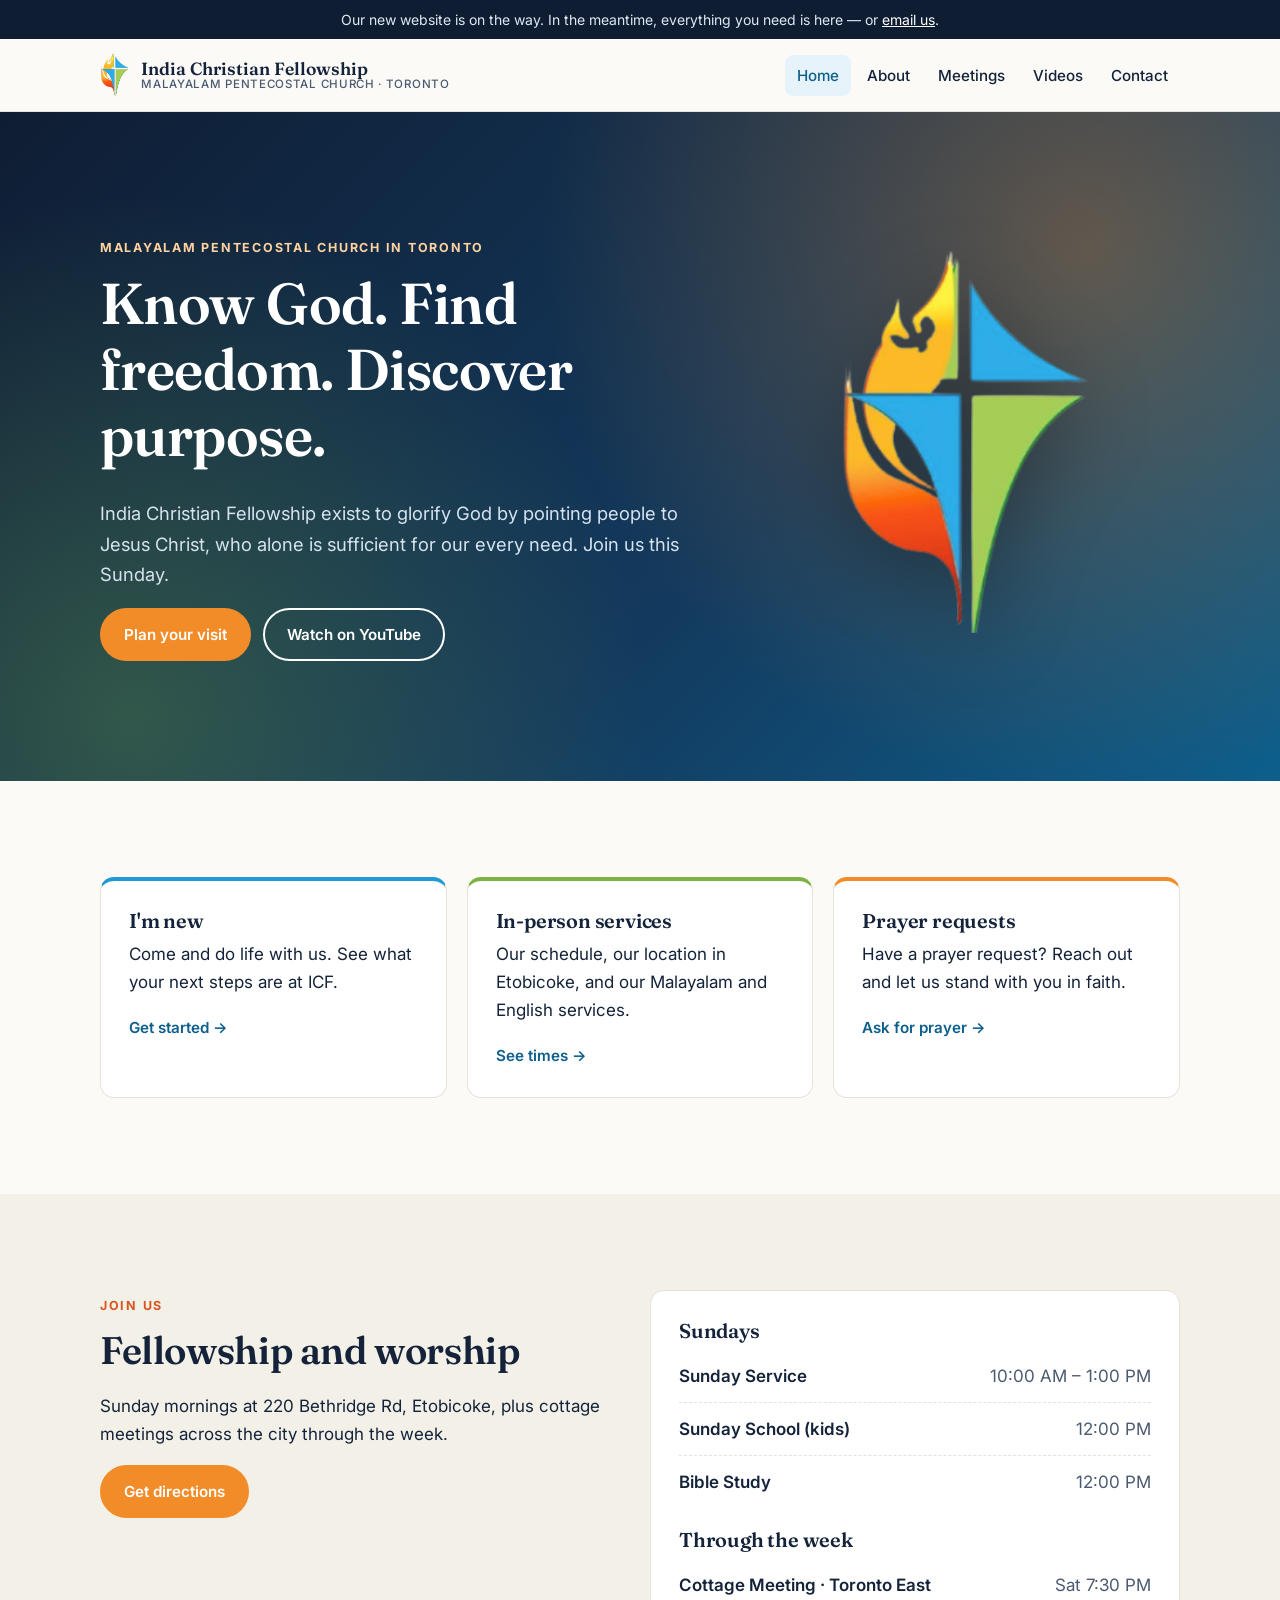
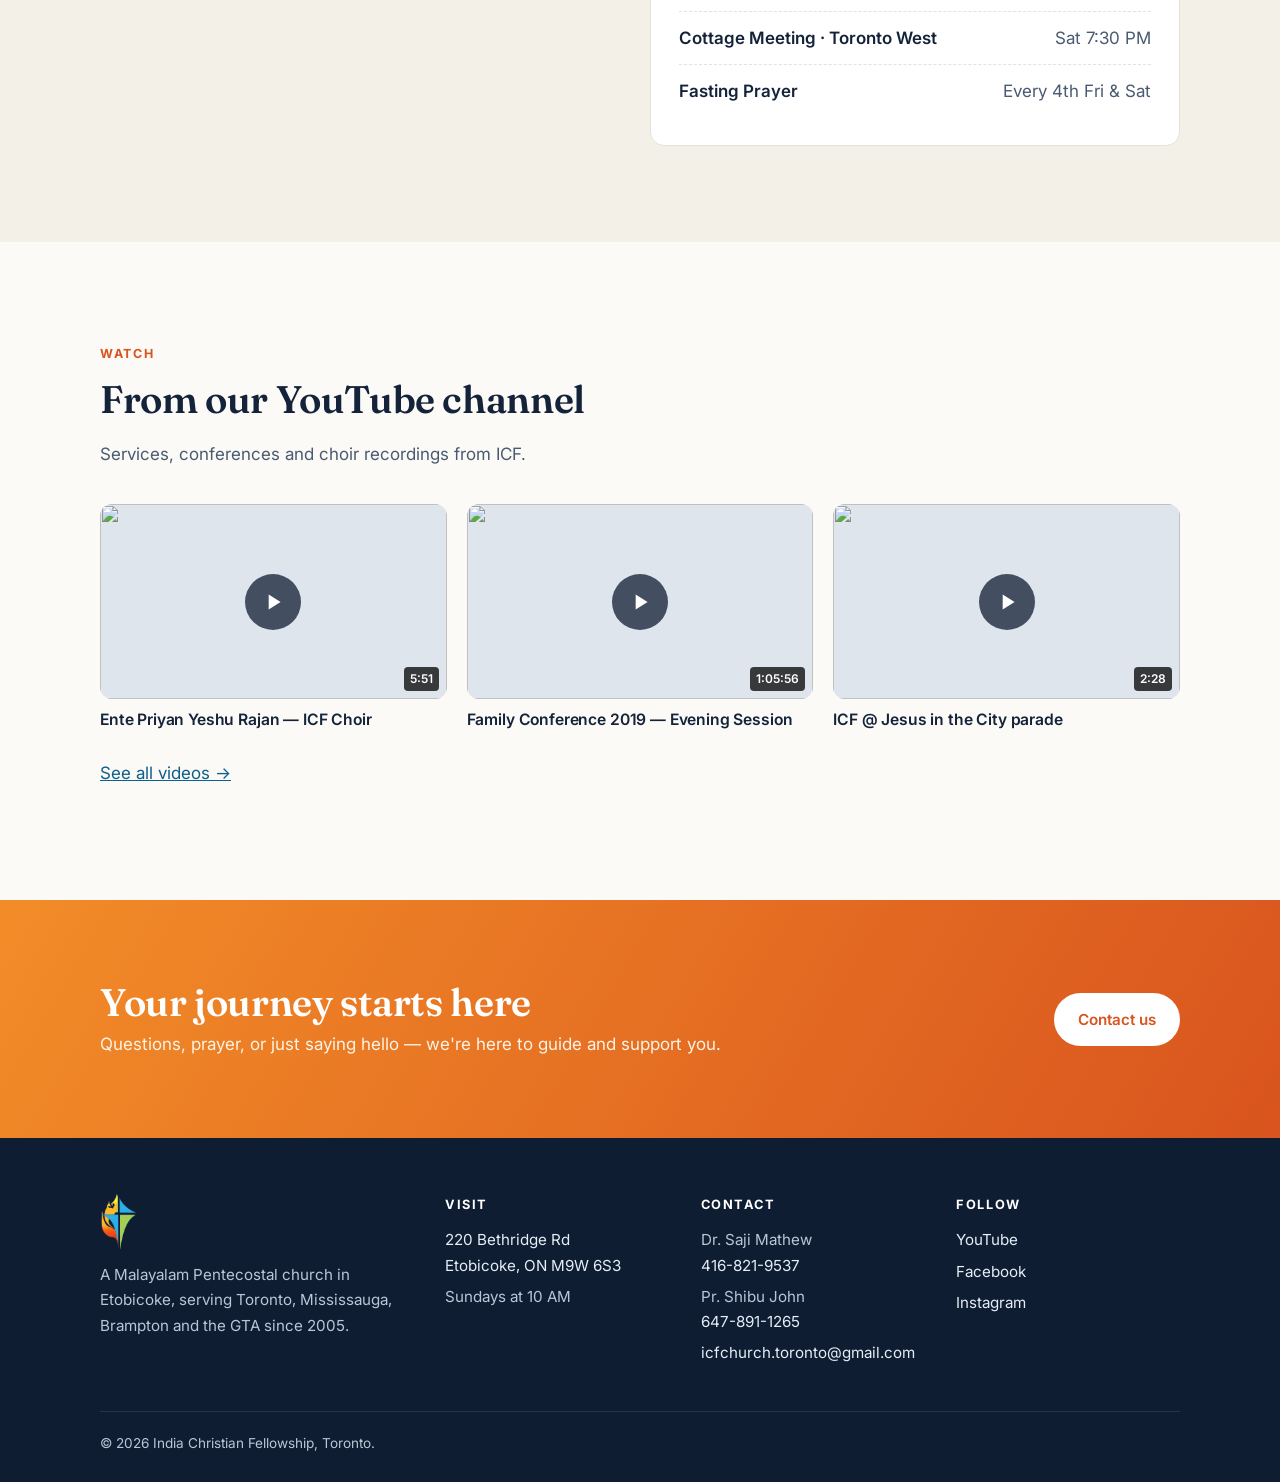
==== index.html @ f4d1418f "Add static placeholder site from archived WordPress content Co-Authored-By: Claude Opus 5.5 <noreply" ====
<!doctype html>
<html lang="en-CA">
<head>
  <meta charset="utf-8">
  <meta name="viewport" content="width=device-width, initial-scale=1">
  <title>India Christian Fellowship — Malayalam Pentecostal Church, Toronto</title>
  <meta name="description" content="A Malayalam Pentecostal church in Etobicoke, Toronto, serving Toronto, Mississauga, Brampton and the Greater Toronto Area since 2005.">
  <meta property="og:title" content="India Christian Fellowship — Malayalam Pentecostal Church, Toronto">
  <meta property="og:description" content="A Malayalam Pentecostal church in Etobicoke, Toronto, serving Toronto, Mississauga, Brampton and the Greater Toronto Area since 2005.">
  <meta property="og:type" content="website">
  <link rel="icon" type="image/png" href="assets/favicon.png">
  <link rel="preconnect" href="https://fonts.googleapis.com">
  <link rel="preconnect" href="https://fonts.gstatic.com" crossorigin>
  <link href="https://fonts.googleapis.com/css2?family=Fraunces:opsz,wght@9..144,600&family=Inter:wght@400;500;600;700&display=swap" rel="stylesheet">
  <link rel="stylesheet" href="assets/style.css">
</head>
<body>
  <a class="skip" href="#main">Skip to content</a>
  <div class="notice">Our new website is on the way. In the meantime, everything you need is here — or <a href="mailto:icfchurch.toronto@gmail.com">email us</a>.</div>

  <header class="site-header">
    <div class="wrap">
      <a class="brand" href="./">
        <img src="assets/logo.png" alt="" width="29" height="44">
        <span>India Christian Fellowship<small>Malayalam Pentecostal Church · Toronto</small></span>
      </a>
      <button class="nav-toggle" aria-expanded="false" aria-controls="site-nav">Menu</button>
      <nav class="nav" id="site-nav" aria-label="Main">
        <ul>
        <li><a href="" aria-current="page">Home</a></li>
        <li><a href="about-us/">About</a></li>
        <li><a href="our-events-and-meetings/">Meetings</a></li>
        <li><a href="video-gallery/">Videos</a></li>
        <li><a href="contact/">Contact</a></li>
        </ul>
      </nav>
    </div>
  </header>

  <main id="main">

    <section class="hero">
      <div class="wrap">
        <div>
          <span class="eyebrow">Malayalam Pentecostal Church in Toronto</span>
          <h1>Know God. Find freedom. Discover purpose.</h1>
          <p class="lead">India Christian Fellowship exists to glorify God by pointing people to Jesus Christ, who alone is sufficient for our every need. Join us this Sunday.</p>
          <div class="btn-row">
            <a class="btn btn-primary" href="our-events-and-meetings/">Plan your visit</a>
            <a class="btn btn-ghost" href="https://www.youtube.com/@icftoronto">Watch on YouTube</a>
          </div>
        </div>
        <img class="hero-logo" src="assets/logo.png" alt="India Christian Fellowship logo" width="222" height="333">
      </div>
    </section>

    <section class="block">
      <div class="wrap">
        <div class="grid grid-3">
          <a class="card accent-blue" href="our-events-and-meetings/">
            <h3>I'm new</h3>
            <p>Come and do life with us. See what your next steps are at ICF.</p>
            <span class="more">Get started →</span>
          </a>
          <a class="card accent-green" href="our-events-and-meetings/">
            <h3>In-person services</h3>
            <p>Our schedule, our location in Etobicoke, and our Malayalam and English services.</p>
            <span class="more">See times →</span>
          </a>
          <a class="card accent-flame" href="contact/">
            <h3>Prayer requests</h3>
            <p>Have a prayer request? Reach out and let us stand with you in faith.</p>
            <span class="more">Ask for prayer →</span>
          </a>
        </div>
      </div>
    </section>

    <section class="block alt">
      <div class="wrap grid grid-2" style="align-items:start">
        <div>
          <span class="eyebrow">Join us</span>
          <h2>Fellowship and worship</h2>
          <p>Sunday mornings at 220 Bethridge Rd, Etobicoke, plus cottage meetings across the city through the week.</p>
          <a class="btn btn-primary" href="https://www.google.com/maps/search/?api=1&query=220+Bethridge+Rd+Etobicoke+ON+M9W+6S3">Get directions</a>
        </div>
        <div class="card">
          <h3>Sundays</h3>
          <ul class="schedule">
            <li><strong>Sunday Service</strong><span>10:00 AM – 1:00 PM</span></li>
            <li><strong>Sunday School (kids)</strong><span>12:00 PM</span></li>
            <li><strong>Bible Study</strong><span>12:00 PM</span></li>
          </ul>
          <h3 style="margin-top:20px">Through the week</h3>
          <ul class="schedule">
            <li><strong>Cottage Meeting · Toronto East</strong><span>Sat 7:30 PM</span></li>
            <li><strong>Cottage Meeting · Toronto West</strong><span>Sat 7:30 PM</span></li>
            <li><strong>Fasting Prayer</strong><span>Every 4th Fri &amp; Sat</span></li>
          </ul>
        </div>
      </div>
    </section>

    <section class="block">
      <div class="wrap">
        <div class="section-head">
          <span class="eyebrow">Watch</span>
          <h2>From our YouTube channel</h2>
          <p>Services, conferences and choir recordings from ICF.</p>
        </div>
        <div class="videos">
          <a class="video" href="https://www.youtube.com/watch?v=FhJeeA2lWGk">
            <div class="thumb"><img src="https://i.ytimg.com/vi/FhJeeA2lWGk/hqdefault.jpg" alt="" loading="lazy"><span class="dur">5:51</span></div>
            <h3>Ente Priyan Yeshu Rajan — ICF Choir</h3>
          </a>
          <a class="video" href="https://www.youtube.com/watch?v=sS9Z3WCIwzI">
            <div class="thumb"><img src="https://i.ytimg.com/vi/sS9Z3WCIwzI/hqdefault.jpg" alt="" loading="lazy"><span class="dur">1:05:56</span></div>
            <h3>Family Conference 2019 — Evening Session</h3>
          </a>
          <a class="video" href="https://www.youtube.com/watch?v=OOgXYUSPRwM">
            <div class="thumb"><img src="https://i.ytimg.com/vi/OOgXYUSPRwM/hqdefault.jpg" alt="" loading="lazy"><span class="dur">2:28</span></div>
            <h3>ICF @ Jesus in the City parade</h3>
          </a>
        </div>
        <p style="margin-top:28px"><a href="video-gallery/">See all videos →</a></p>
      </div>
    </section>

    <section class="cta">
      <div class="wrap">
        <div>
          <h2>Your journey starts here</h2>
          <p>Questions, prayer, or just saying hello — we're here to guide and support you.</p>
        </div>
        <a class="btn btn-light" href="contact/">Contact us</a>
      </div>
    </section>

  </main>

  <footer class="site-footer">
    <div class="wrap">
      <div class="cols">
        <div class="footer-brand">
          <img src="assets/logo.png" alt="ICF logo" width="37" height="56">
          <p>A Malayalam Pentecostal church in Etobicoke, serving Toronto, Mississauga, Brampton and the GTA since 2005.</p>
        </div>
        <div>
          <h4>Visit</h4>
          <ul>
            <li><a href="https://www.google.com/maps/search/?api=1&query=220+Bethridge+Rd+Etobicoke+ON+M9W+6S3">220 Bethridge Rd<br>Etobicoke, ON M9W 6S3</a></li>
            <li>Sundays at 10 AM</li>
          </ul>
        </div>
        <div>
          <h4>Contact</h4>
          <ul>
            <li>Dr. Saji Mathew<br><a href="tel:+14168219537">416-821-9537</a></li>
            <li>Pr. Shibu John<br><a href="tel:+16478911265">647-891-1265</a></li>
            <li><a href="mailto:icfchurch.toronto@gmail.com">icfchurch.toronto@gmail.com</a></li>
          </ul>
        </div>
        <div>
          <h4>Follow</h4>
          <ul>
            <li><a href="https://www.youtube.com/@icftoronto">YouTube</a></li>
            <li><a href="https://www.facebook.com/icfchurchtoronto/">Facebook</a></li>
            <li><a href="https://www.instagram.com/indiachristianfellowship/">Instagram</a></li>
          </ul>
        </div>
      </div>
      <div class="legal">© <span id="year">2026</span> India Christian Fellowship, Toronto.</div>
    </div>
  </footer>

  <script>
    var t = document.querySelector('.nav-toggle'), n = document.getElementById('site-nav');
    t.addEventListener('click', function () {
      var open = n.classList.toggle('open');
      t.setAttribute('aria-expanded', open);
    });
    document.getElementById('year').textContent = new Date().getFullYear();
  </script>
</body>
</html>
---- assets/style.css ----
/* India Christian Fellowship — placeholder site */

:root {
  --ink: #14233a;
  --ink-soft: #4a5a70;
  --paper: #fbfaf7;
  --card: #ffffff;
  --line: #e6e2d9;
  --blue: #1f9ad6;
  --blue-deep: #0d5f8c;
  --green: #7cb342;
  --flame: #f28c28;
  --flame-deep: #d9541e;
  --navy: #0f1d33;
  --radius: 14px;
  --max: 1120px;
  --serif: "Fraunces", Georgia, "Times New Roman", serif;
  --sans: "Inter", system-ui, -apple-system, "Segoe UI", Roboto, sans-serif;
}

*, *::before, *::after { box-sizing: border-box; }

html { scroll-behavior: smooth; }

body {
  margin: 0;
  font-family: var(--sans);
  font-size: 17px;
  line-height: 1.65;
  color: var(--ink);
  background: var(--paper);
  -webkit-font-smoothing: antialiased;
}

img { max-width: 100%; display: block; }
a { color: var(--blue-deep); }
a:hover { color: var(--flame-deep); }

h1, h2, h3 {
  font-family: var(--serif);
  font-weight: 600;
  line-height: 1.15;
  letter-spacing: -0.01em;
  margin: 0 0 0.5em;
}
h1 { font-size: clamp(2.2rem, 5vw, 3.6rem); }
h2 { font-size: clamp(1.7rem, 3.2vw, 2.4rem); }
h3 { font-size: 1.25rem; }
p { margin: 0 0 1em; }

.wrap { width: 100%; max-width: var(--max); margin: 0 auto; padding: 0 20px; }

.skip { position: absolute; left: -999px; }
.skip:focus { left: 16px; top: 16px; z-index: 100; background: #fff; padding: 8px 12px; }

/* Notice bar */
.notice {
  background: var(--navy);
  color: #dfe8f3;
  font-size: 0.875rem;
  text-align: center;
  padding: 8px 16px;
}
.notice a { color: #fff; }

/* Header */
.site-header {
  position: sticky;
  top: 0;
  z-index: 50;
  background: rgba(251, 250, 247, 0.92);
  backdrop-filter: blur(10px);
  border-bottom: 1px solid var(--line);
}
.site-header .wrap {
  display: flex;
  align-items: center;
  justify-content: space-between;
  gap: 16px;
  min-height: 72px;
}
.brand {
  display: flex;
  align-items: center;
  gap: 12px;
  text-decoration: none;
  color: var(--ink);
}
.brand img { height: 44px; width: auto; }
.brand span { font-family: var(--serif); font-weight: 600; font-size: 1.1rem; line-height: 1.1; }
.brand small { display: block; font-family: var(--sans); font-weight: 500; font-size: 0.72rem; color: var(--ink-soft); letter-spacing: 0.06em; text-transform: uppercase; }
@media (max-width: 480px) { .brand small { display: none; } }

.nav ul { list-style: none; margin: 0; padding: 0; display: flex; gap: 4px; }
.nav a {
  display: block;
  padding: 8px 12px;
  border-radius: 8px;
  text-decoration: none;
  color: var(--ink);
  font-weight: 500;
  font-size: 0.95rem;
}
.nav a:hover { background: #f0ece3; color: var(--ink); }
.nav a[aria-current="page"] { color: var(--blue-deep); background: #e7f3fa; }

.nav-toggle { display: none; }

@media (max-width: 860px) {
  .nav-toggle {
    display: inline-flex;
    align-items: center;
    gap: 8px;
    background: none;
    border: 1px solid var(--line);
    border-radius: 8px;
    padding: 8px 12px;
    font: inherit;
    font-weight: 500;
    color: var(--ink);
    cursor: pointer;
  }
  .nav {
    display: none;
    position: absolute;
    top: 100%;
    left: 0;
    right: 0;
    background: var(--paper);
    border-bottom: 1px solid var(--line);
    padding: 8px 16px 16px;
  }
  .nav.open { display: block; }
  .nav ul { flex-direction: column; }
}

/* Buttons */
.btn {
  display: inline-flex;
  align-items: center;
  gap: 8px;
  padding: 12px 22px;
  border-radius: 999px;
  font-weight: 600;
  font-size: 0.95rem;
  text-decoration: none;
  border: 2px solid transparent;
  transition: transform 0.15s ease, background 0.15s ease;
}
.btn:hover { transform: translateY(-1px); }
.btn-primary { background: var(--flame); color: #fff; }
.btn-primary:hover { background: var(--flame-deep); color: #fff; }
.btn-ghost { border-color: currentColor; color: inherit; }
.btn-ghost:hover { color: inherit; background: rgba(255, 255, 255, 0.1); }
.btn-row { display: flex; flex-wrap: wrap; gap: 12px; }

/* Hero */
.hero {
  position: relative;
  overflow: hidden;
  color: #fff;
  background:
    radial-gradient(circle at 85% 20%, rgba(242, 140, 40, 0.35), transparent 45%),
    radial-gradient(circle at 10% 90%, rgba(124, 179, 66, 0.3), transparent 40%),
    linear-gradient(135deg, #0f1d33 0%, #133a5e 60%, #0d5f8c 100%);
  padding: clamp(64px, 10vw, 120px) 0;
}
.hero .wrap { display: grid; grid-template-columns: 1.4fr 1fr; gap: 40px; align-items: center; }
.hero .eyebrow { color: #ffd29f; }
.hero p.lead { font-size: 1.15rem; color: #d7e3f0; max-width: 34em; }
.hero-logo { justify-self: center; width: min(260px, 60%); height: auto; filter: drop-shadow(0 20px 40px rgba(0, 0, 0, 0.35)); }
@media (max-width: 760px) {
  .hero .wrap { grid-template-columns: 1fr; }
  .hero-logo { grid-row: 1; width: 72px; justify-self: start; }
}

.page-hero {
  background: linear-gradient(135deg, #0f1d33 0%, #133a5e 100%);
  color: #fff;
  padding: clamp(48px, 8vw, 88px) 0;
}
.page-hero p { color: #d7e3f0; max-width: 40em; font-size: 1.1rem; margin: 0; }

.eyebrow {
  display: inline-block;
  font-size: 0.78rem;
  font-weight: 700;
  letter-spacing: 0.14em;
  text-transform: uppercase;
  color: var(--flame-deep);
  margin-bottom: 12px;
}

/* Sections */
section.block { padding: clamp(56px, 8vw, 96px) 0; }
section.alt { background: #f3f0e8; }
.section-head { max-width: 640px; margin-bottom: 36px; }
.section-head p { color: var(--ink-soft); }

.grid { display: grid; gap: 20px; }
.grid-3 { grid-template-columns: repeat(auto-fit, minmax(260px, 1fr)); }
.grid-2 { grid-template-columns: repeat(auto-fit, minmax(320px, 1fr)); }
@media (max-width: 380px) { .grid-2 { grid-template-columns: 1fr; } }

.card {
  background: var(--card);
  border: 1px solid var(--line);
  border-radius: var(--radius);
  padding: 28px;
}
.card h3 { margin-bottom: 8px; }
.card p:last-child { margin-bottom: 0; }
.card .meta { font-size: 0.9rem; color: var(--ink-soft); }

.accent-blue { border-top: 4px solid var(--blue); }
.accent-green { border-top: 4px solid var(--green); }
.accent-flame { border-top: 4px solid var(--flame); }

a.card { text-decoration: none; color: inherit; transition: transform 0.15s ease, box-shadow 0.15s ease; }
a.card:hover { transform: translateY(-3px); box-shadow: 0 12px 30px rgba(15, 29, 51, 0.08); color: inherit; }
a.card .more { color: var(--blue-deep); font-weight: 600; font-size: 0.95rem; }

/* Schedule */
.schedule { list-style: none; margin: 0; padding: 0; }
.schedule li {
  display: flex;
  justify-content: space-between;
  gap: 16px;
  padding: 12px 0;
  border-bottom: 1px dashed var(--line);
}
.schedule li:last-child { border-bottom: 0; }
.schedule strong { font-weight: 600; }
.schedule span { color: var(--ink-soft); text-align: right; white-space: nowrap; }

/* Pillars */
.pillars { counter-reset: p; }
.pillars .card { position: relative; }
.pillars .card::before {
  counter-increment: p;
  content: "0" counter(p);
  font-family: var(--serif);
  font-size: 2.4rem;
  font-weight: 600;
  color: var(--line);
  position: absolute;
  top: 16px;
  right: 22px;
}

/* Faith list */
.faith { columns: 2 340px; column-gap: 40px; padding-left: 1.2em; margin: 0; }
.faith li { break-inside: avoid; margin-bottom: 14px; }
.faith li::marker { color: var(--flame); }

/* People */
.people { display: grid; gap: 16px; grid-template-columns: repeat(auto-fill, minmax(220px, 1fr)); }
.person { background: var(--card); border: 1px solid var(--line); border-radius: var(--radius); padding: 22px; }
.person .avatar {
  width: 52px; height: 52px; border-radius: 50%;
  display: grid; place-items: center;
  font-family: var(--serif); font-weight: 600; font-size: 1.1rem;
  color: #fff; background: linear-gradient(135deg, var(--blue), var(--blue-deep));
  margin-bottom: 14px;
}
.person h3 { font-size: 1.1rem; margin-bottom: 2px; }
.person .role { font-size: 0.78rem; letter-spacing: 0.1em; text-transform: uppercase; color: var(--flame-deep); font-weight: 700; }
.person .phone { display: inline-block; margin-top: 8px; font-size: 0.95rem; }

/* Quote */
blockquote {
  margin: 0;
  font-family: var(--serif);
  font-size: clamp(1.3rem, 2.6vw, 1.8rem);
  line-height: 1.4;
  max-width: 820px;
}
blockquote cite { display: block; margin-top: 12px; font-family: var(--sans); font-style: normal; font-size: 0.95rem; color: var(--ink-soft); }

/* Videos */
.videos { display: grid; gap: 20px; grid-template-columns: repeat(auto-fill, minmax(280px, 1fr)); }
.video { text-decoration: none; color: var(--ink); }
.video .thumb {
  position: relative;
  aspect-ratio: 16 / 9;
  border-radius: 12px;
  overflow: hidden;
  background: #dfe5ec;
}
.video .thumb img { width: 100%; height: 100%; object-fit: cover; transition: transform 0.3s ease; }
.video:hover .thumb img { transform: scale(1.04); }
.video .thumb::after {
  content: "";
  position: absolute;
  inset: 50% auto auto 50%;
  width: 56px; height: 56px;
  margin: -28px 0 0 -28px;
  border-radius: 50%;
  background: rgba(15, 29, 51, 0.75) url("data:image/svg+xml,%3Csvg xmlns='http://www.w3.org/2000/svg' viewBox='0 0 24 24' fill='white'%3E%3Cpath d='M8 5v14l11-7z'/%3E%3C/svg%3E") center / 26px no-repeat;
}
.video .dur {
  position: absolute; right: 8px; bottom: 8px; z-index: 1;
  background: rgba(0, 0, 0, 0.75); color: #fff;
  font-size: 0.75rem; font-weight: 600; padding: 2px 6px; border-radius: 4px;
}
.video h3 { font-family: var(--sans); font-size: 0.98rem; font-weight: 600; line-height: 1.4; margin: 10px 0 0; }
.video:hover h3 { color: var(--blue-deep); }

/* Map */
.map { border: 0; width: 100%; height: 100%; min-height: 320px; border-radius: var(--radius); }

/* Contact list */
.contact-list { list-style: none; padding: 0; margin: 0; }
.contact-list li { padding: 14px 0; border-bottom: 1px solid var(--line); }
.contact-list li:last-child { border-bottom: 0; }
.contact-list .label { display: block; font-size: 0.78rem; font-weight: 700; letter-spacing: 0.1em; text-transform: uppercase; color: var(--ink-soft); }

/* CTA band */
.cta {
  background: linear-gradient(120deg, var(--flame) 0%, var(--flame-deep) 100%);
  color: #fff;
  padding: clamp(48px, 7vw, 80px) 0;
}
.cta .wrap { display: flex; flex-wrap: wrap; align-items: center; justify-content: space-between; gap: 24px; }
.cta h2 { margin: 0; }
.cta p { margin: 6px 0 0; color: #fff3e6; }
.cta .btn-light { background: #fff; color: var(--flame-deep); }

/* Footer */
.site-footer { background: var(--navy); color: #b9c6d6; padding: 56px 0 28px; font-size: 0.95rem; }
.site-footer a { color: #e5edf6; text-decoration: none; }
.site-footer a:hover { color: #fff; text-decoration: underline; }
.site-footer .cols { display: grid; gap: 32px; grid-template-columns: 1.4fr 1fr 1fr 1fr; }
@media (max-width: 760px) { .site-footer .cols { grid-template-columns: 1fr 1fr; } }
@media (max-width: 440px) { .site-footer .cols { grid-template-columns: 1fr; } }
.site-footer h4 { color: #fff; font-size: 0.8rem; letter-spacing: 0.12em; text-transform: uppercase; margin: 0 0 12px; }
.site-footer ul { list-style: none; margin: 0; padding: 0; }
.site-footer li { margin-bottom: 6px; }
.site-footer .legal { border-top: 1px solid rgba(255, 255, 255, 0.1); margin-top: 40px; padding-top: 20px; font-size: 0.85rem; }
.footer-brand img { height: 56px; width: auto; margin-bottom: 12px; }
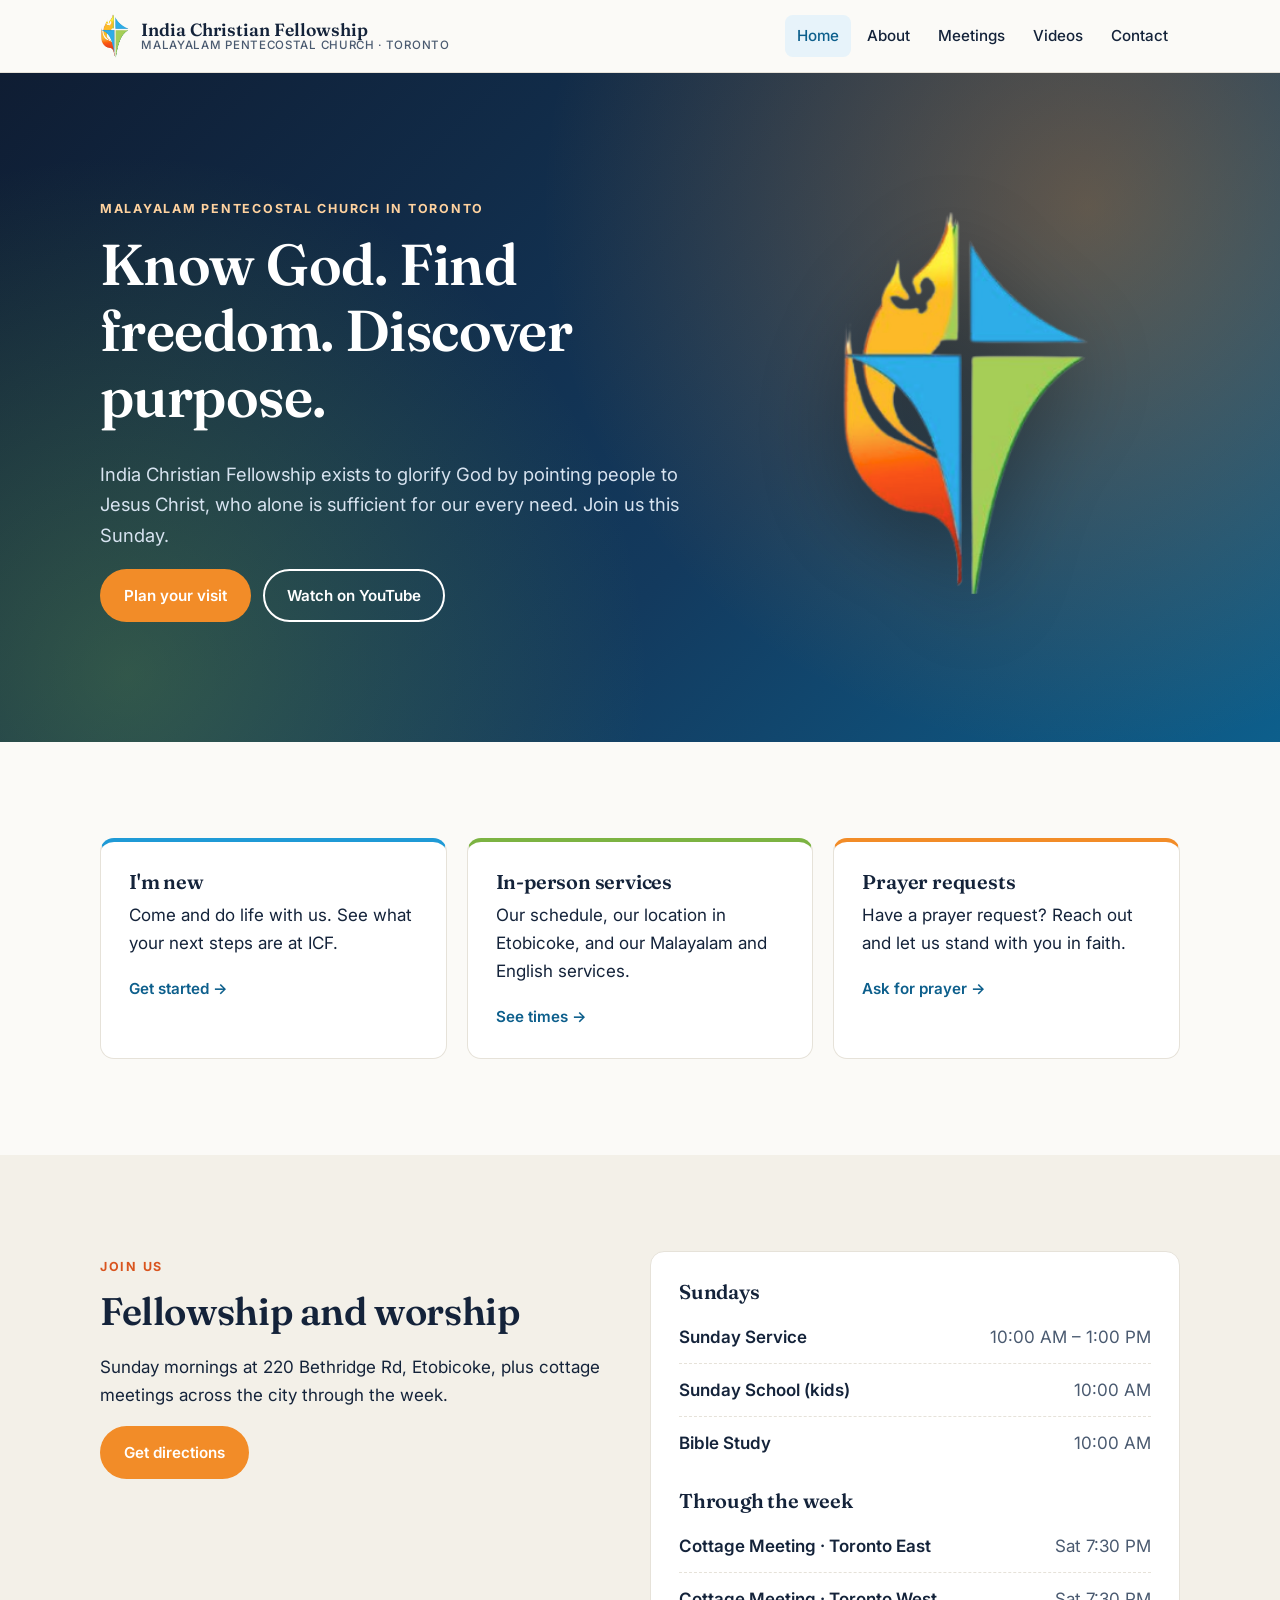
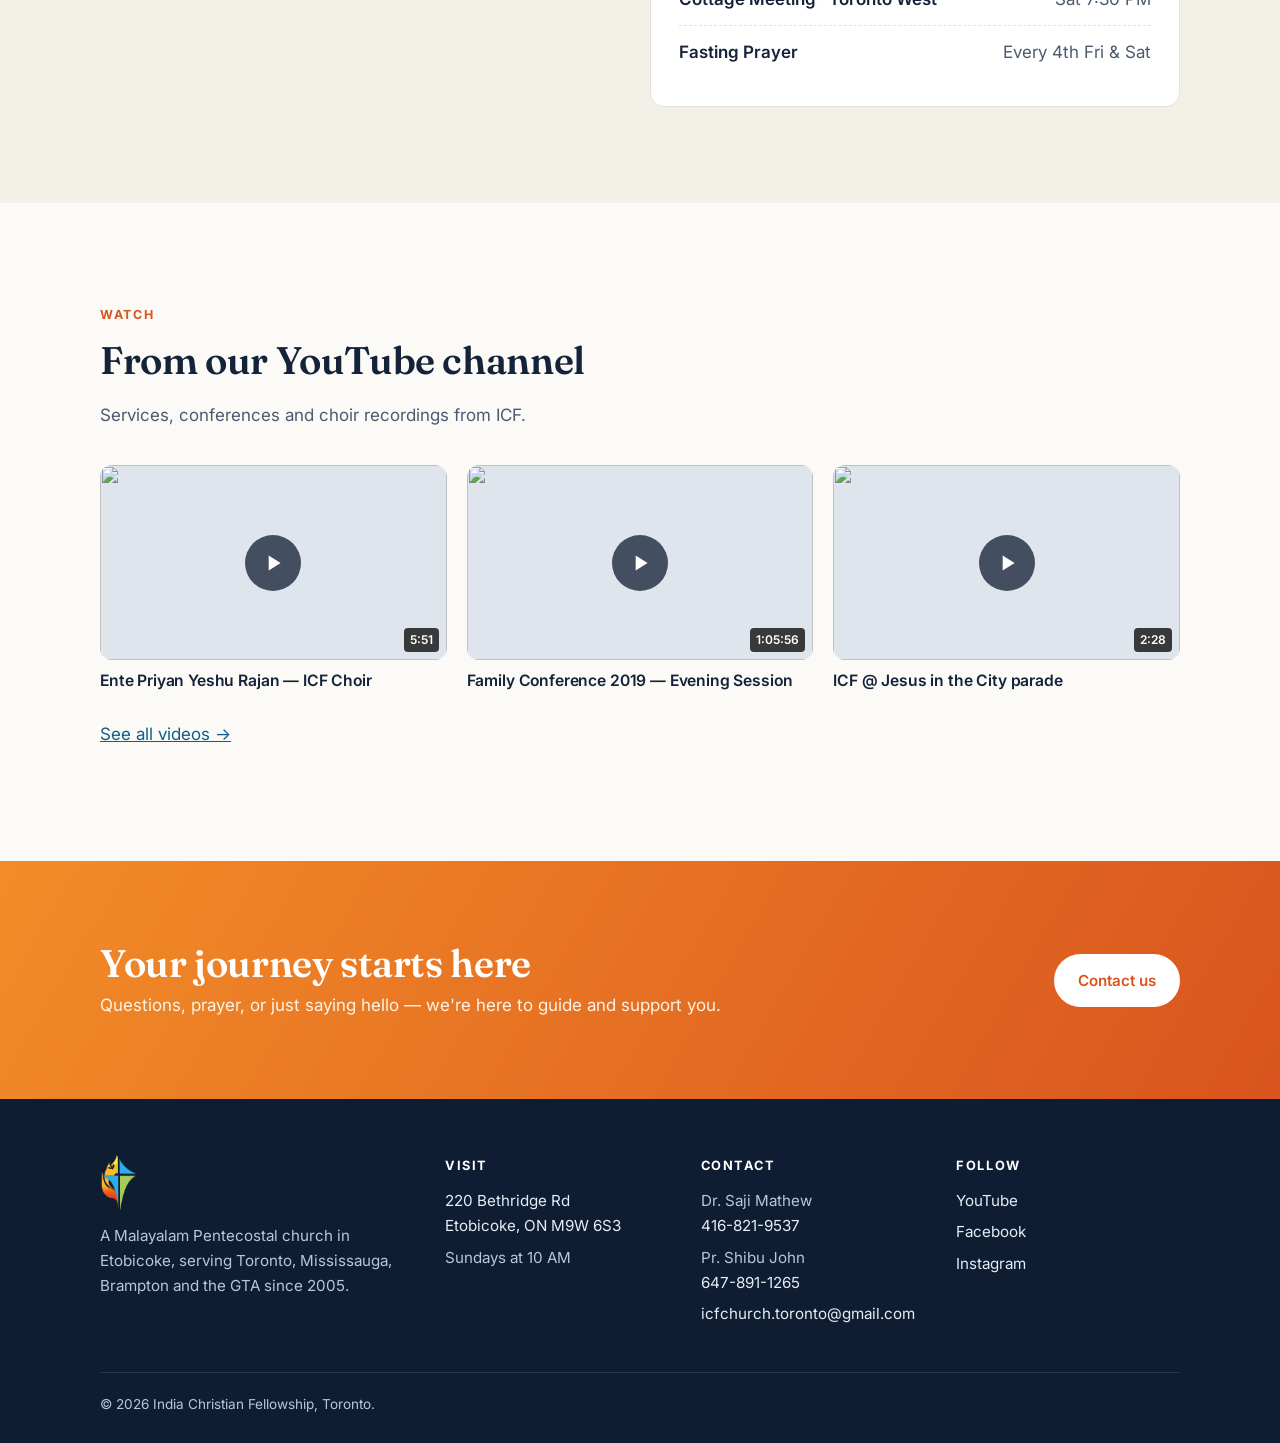
==== commit f5b38e07: "Set Sunday School and Bible Study to 10 AM; remove placeholder banner Co-Authored-By: Claude Opus 5." ====
--- a/index.html
+++ b/index.html
@@ -16,8 +16,6 @@
 </head>
 <body>
   <a class="skip" href="#main">Skip to content</a>
-  <div class="notice">Our new website is on the way. In the meantime, everything you need is here — or <a href="mailto:icfchurch.toronto@gmail.com">email us</a>.</div>
-
   <header class="site-header">
     <div class="wrap">
       <a class="brand" href="./">
@@ -88,8 +86,8 @@
           <h3>Sundays</h3>
           <ul class="schedule">
             <li><strong>Sunday Service</strong><span>10:00 AM – 1:00 PM</span></li>
-            <li><strong>Sunday School (kids)</strong><span>12:00 PM</span></li>
-            <li><strong>Bible Study</strong><span>12:00 PM</span></li>
+            <li><strong>Sunday School (kids)</strong><span>10:00 AM</span></li>
+            <li><strong>Bible Study</strong><span>10:00 AM</span></li>
           </ul>
           <h3 style="margin-top:20px">Through the week</h3>
           <ul class="schedule">
--- a/assets/style.css
+++ b/assets/style.css
@@ -52,16 +52,6 @@
 
 .skip { position: absolute; left: -999px; }
 .skip:focus { left: 16px; top: 16px; z-index: 100; background: #fff; padding: 8px 12px; }
-
-/* Notice bar */
-.notice {
-  background: var(--navy);
-  color: #dfe8f3;
-  font-size: 0.875rem;
-  text-align: center;
-  padding: 8px 16px;
-}
-.notice a { color: #fff; }
 
 /* Header */
 .site-header {
